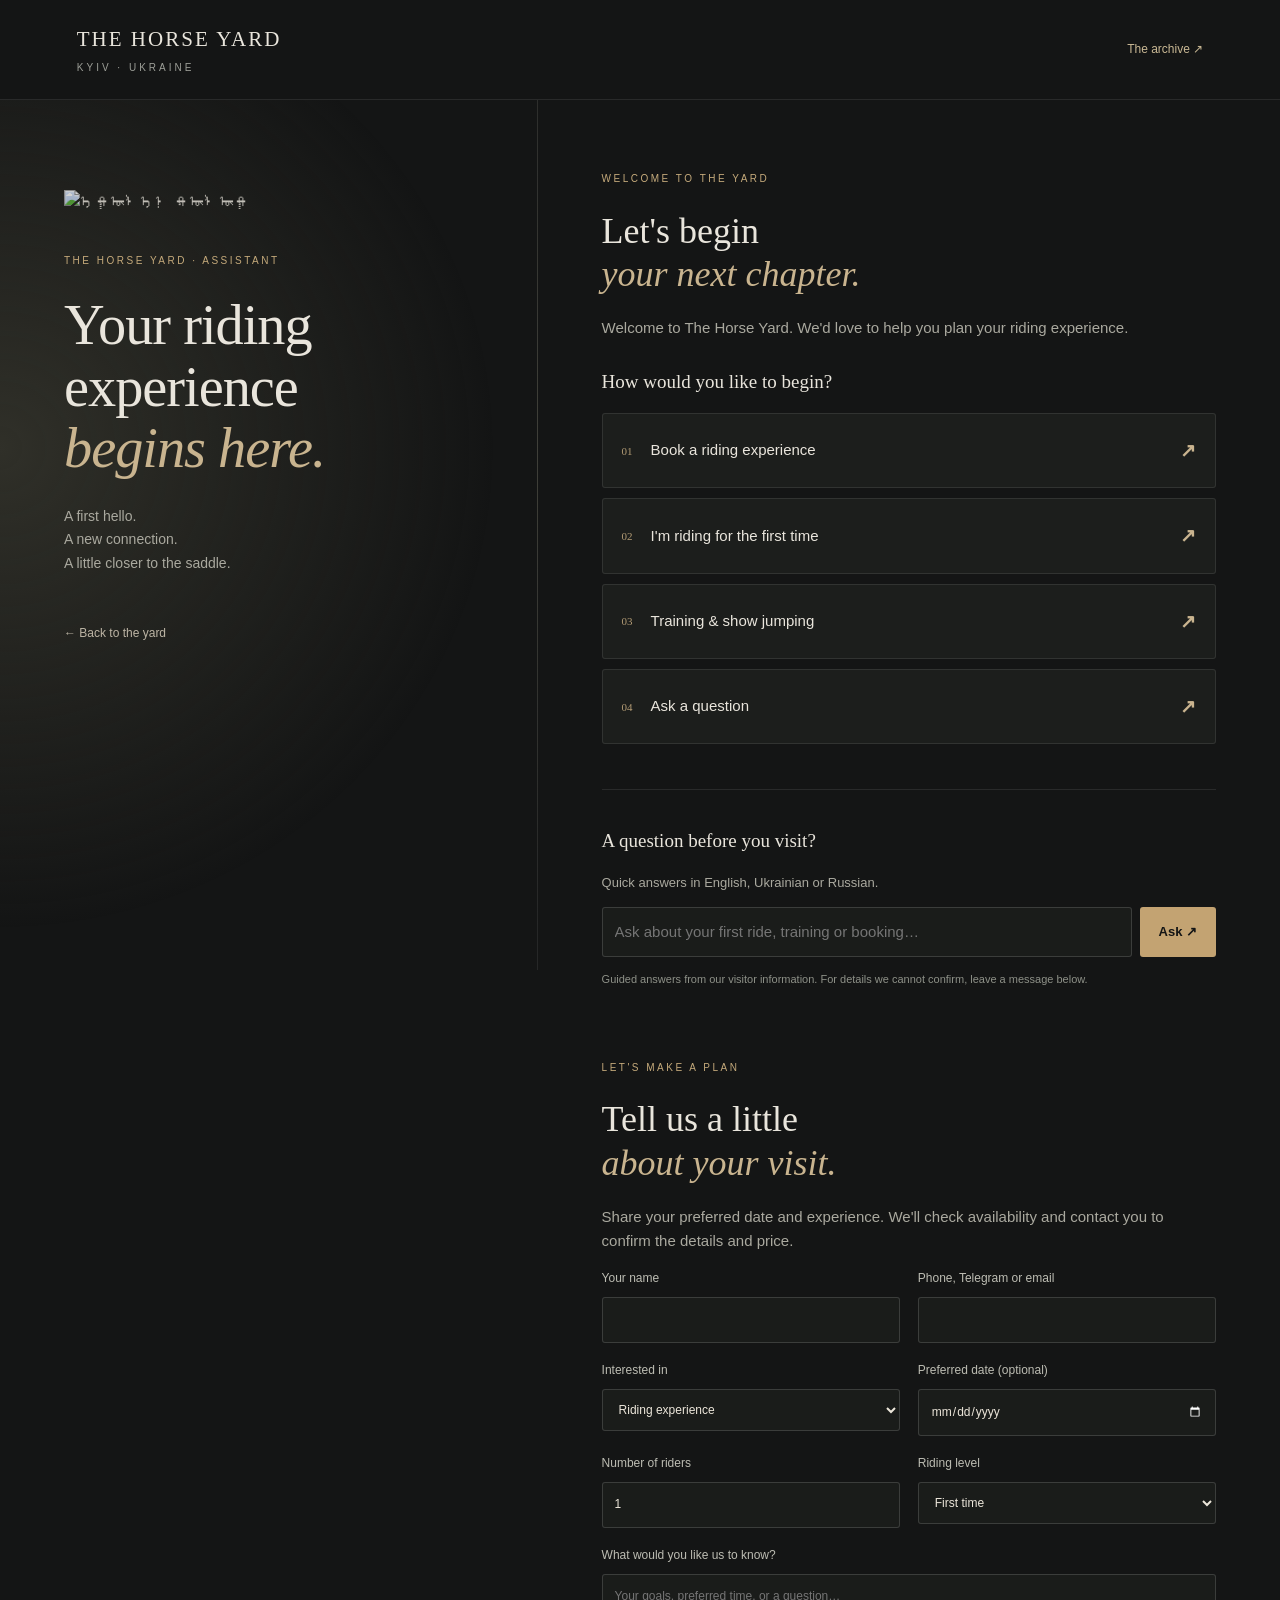
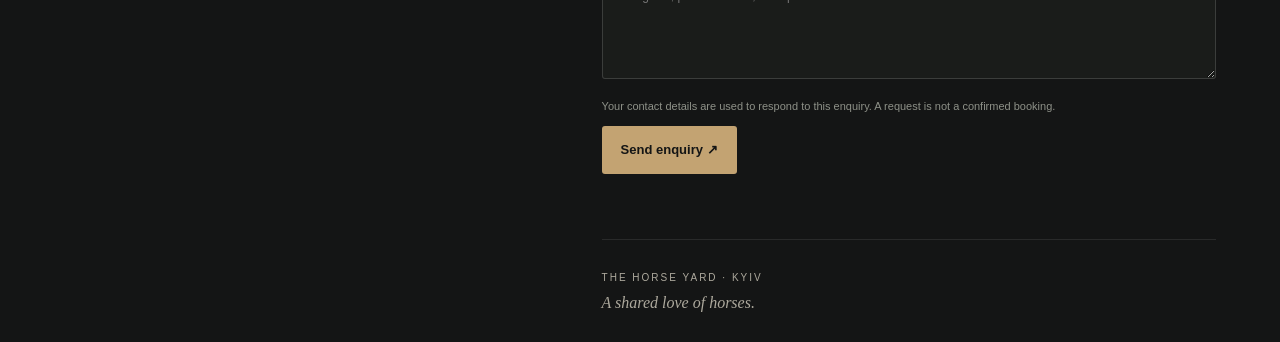
==== assistant.html @ 241e2368 "Add full riding assistant and account-backed archive actions" ====
<!doctype html><html lang="en"><head><meta charset="utf-8"><meta name="viewport" content="width=device-width,initial-scale=1"><meta name="theme-color" content="#141515"><title>The Horse Yard · Assistant</title><meta name="description" content="Plan your first ride, explore training and ask The Horse Yard a question."><link rel="stylesheet" href="assistant.css"></head><body><header><a class="brand" href="index.html">THE HORSE YARD<small>KYIV · UKRAINE</small></a><a href="index.html#gallery">The archive ↗</a></header><main><aside class="intro"><img class="brand-mark" src="assets/branding/mongolian-logo.svg" alt="ᠡᠭᠦᠯᠡᠨ ᠬᠦᠯᠦᠭ"><p class="eyebrow">THE HORSE YARD · ASSISTANT</p><h1>Your riding<br>experience<br><em>begins here.</em></h1><p>A first hello.<br>A new connection.<br>A little closer to the saddle.</p><a href="index.html">← Back to the yard</a></aside><section class="conversation" aria-label="Riding assistant"><div class="welcome"><span class="eyebrow">WELCOME TO THE YARD</span><h2>Let's begin<br><em>your next chapter.</em></h2><p>Welcome to The Horse Yard. We'd love to help you plan your riding experience.</p></div><h3>How would you like to begin?</h3><div class="choices"><button data-topic="book"><span>01</span>Book a riding experience<b>↗</b></button><button data-topic="first"><span>02</span>I'm riding for the first time<b>↗</b></button><button data-topic="training"><span>03</span>Training &amp; show jumping<b>↗</b></button><button data-topic="question"><span>04</span>Ask a question<b>↗</b></button></div><section id="topic-panel" hidden aria-labelledby="topic-title"><div class="topic-top"><h3 id="topic-title" tabindex="-1"></h3><button id="start-over" aria-label="Close this topic">×</button></div><p id="topic-copy"></p><div id="topic-faq"></div><a class="gold-button" href="#enquiry">Plan a visit / Leave a message ↓</a></section><section class="ask"><h3>A question before you visit?</h3><p>Quick answers in English, Ukrainian or Russian.</p><div id="conversation-log" role="log" aria-live="polite"></div><form id="question-form"><label class="sr-only" for="question">Your question</label><input id="question" required maxlength="400" placeholder="Ask about your first ride, training or booking…"><button class="gold-button" type="submit">Ask ↗</button></form><small>Guided answers from our visitor information. For details we cannot confirm, leave a message below.</small></section><section id="enquiry"><span class="eyebrow">LET'S MAKE A PLAN</span><h2>Tell us a little<br><em>about your visit.</em></h2><p>Share your preferred date and experience. We'll check availability and contact you to confirm the details and price.</p><form id="enquiry-form"><div class="form-grid"><label>Your name<input name="name" autocomplete="name" maxlength="100"></label><label>Phone, Telegram or email<input name="contact" autocomplete="email" required minlength="3" maxlength="160"></label><label>Interested in<select name="experience"><option>Riding experience</option><option>First-time riding</option><option>Training & show jumping</option><option>General question</option></select></label><label>Preferred date (optional)<input name="date" type="date"></label><label>Number of riders<input name="riders" type="number" min="1" max="20" value="1" required></label><label>Riding level<select name="level"><option>First time</option><option>Beginner</option><option>Intermediate</option><option>Experienced</option></select></label></div><label>What would you like us to know?<textarea name="message" maxlength="1400" rows="4" placeholder="Your goals, preferred time, or a question…"></textarea></label><div class="trap" aria-hidden="true"><input name="website" tabindex="-1" autocomplete="off"></div><p class="privacy">Your contact details are used to respond to this enquiry. A request is not a confirmed booking.</p><button type="submit" class="gold-button">Send enquiry ↗</button><p id="enquiry-status" role="status" aria-live="polite"></p></form></section><footer>THE HORSE YARD · KYIV<br><span>A shared love of horses.</span></footer></section></main><script src="assistant.js"></script></body></html>
---- assistant.css ----
*{box-sizing:border-box}html{scroll-behavior:smooth;color-scheme:dark}body{margin:0;background:#141515;color:#e9e5dc;font:15px/1.65 Arial,sans-serif}a{color:inherit;text-decoration:none}button,input,select,textarea{font:inherit}button,a,input,select,textarea{touch-action:manipulation}button{cursor:pointer}button:focus-visible,a:focus-visible,input:focus-visible,textarea:focus-visible,select:focus-visible{outline:2px solid #c9ab7a;outline-offset:5px}header{height:100px;display:flex;align-items:center;justify-content:space-between;padding:0 6vw;border-bottom:1px solid #ffffff17}.brand{font:21px Georgia,serif;letter-spacing:2px}.brand small{display:block;font:10px Arial;letter-spacing:3px;margin-top:10px;color:#9d9f98}header>a:last-child{font-size:12px;color:#c9b894}main{max-width:1500px;margin:auto;display:grid;grid-template-columns:42% 58%}.intro{padding:90px 5vw;position:sticky;top:0;height:calc(100vh - 30px);min-height:600px;background:radial-gradient(ellipse at 0 40%,#303029 0,transparent 65%);border-right:1px solid #ffffff14}.brand-mark{width:43px;height:94px;object-fit:contain;opacity:.8;margin-bottom:28px}.eyebrow{font-size:10px;letter-spacing:2.5px;color:#c5aa7b}h1{font:clamp(42px,4.4vw,70px)/1.09 Georgia,serif;font-weight:normal;letter-spacing:-1px;margin:26px 0}em{font-weight:normal;color:#c9b48f}.intro>p:not(.eyebrow){color:#aaa99f;font-size:14px}.intro>a{display:inline-block;margin-top:35px;font-size:12px;color:#bdb5a5}.conversation{padding:65px 5vw 0;min-width:0}.welcome h2,#enquiry h2{font:36px/1.2 Georgia,serif;margin:20px 0}.welcome p,#enquiry>p,.ask>p{color:#aaa99f}h3{font:19px Georgia,serif;font-weight:normal;margin:30px 0 20px}.choices{display:grid;gap:10px}.choices button{display:flex;align-items:center;gap:18px;padding:21px 19px;text-align:left;background:#1c1e1c;border:1px solid #ffffff18;color:#e9e5dc;border-radius:3px;transition:background .2s,border-color .2s}.choices button:hover,.choices button[aria-pressed=true]{background:#2b2c25;border-color:#bfa57a}.choices button span{font:11px Georgia;color:#b39c75}.choices button b{margin-left:auto;font-size:19px;color:#c9b48f}#topic-panel{margin-top:25px;padding:24px;background:#20221f;border:1px solid #beaa7d55;border-radius:3px}.topic-top{display:flex;justify-content:space-between;align-items:center;gap:12px}.topic-top h3{margin:0}.topic-top button{background:none;border:none;color:#bbb;font-size:26px}#topic-copy{color:#c3c2b8}details{border-bottom:1px solid #ffffff16;padding:14px 0}summary{cursor:pointer;color:#dfd7c6}details p{color:#aaa99f;font-size:14px}.gold-button{display:inline-block;background:#c3a372;color:#141515;border:0;border-radius:3px;padding:13px 19px;font-size:13px;font-weight:600}#topic-panel>.gold-button{margin-top:20px}.ask{margin-top:45px;padding-top:10px;border-top:1px solid #ffffff17}.ask>p{font-size:13px}.ask small,.privacy{display:block;color:#8e9188;font-size:11px;margin-top:13px}#question-form{display:flex;gap:8px}input,textarea,select{width:100%;min-width:0;background:#1a1c1a;border:1px solid #ffffff25;border-radius:3px;color:#ece6da;padding:12px}#question-form button{flex-shrink:0}.bubble{white-space:pre-wrap;padding:16px 18px;border-radius:5px;background:#252821;margin:13px 0;font-size:14px}.bubble.visitor{background:#1d1e1c;border-left:2px solid #c3a372;color:#b6b5aa}.bubble strong{display:block;font-size:10px;letter-spacing:1px;color:#c3a372;margin-bottom:8px}#enquiry{padding-top:65px;scroll-margin-top:25px}label{display:block;font-size:12px;color:#bdbdb3}label input,label select,label textarea{display:block;margin:8px 0 18px}.form-grid{display:grid;grid-template-columns:1fr 1fr;gap:0 18px}#enquiry-status{white-space:pre-wrap;color:#d9c08f}footer{margin-top:65px;border-top:1px solid #ffffff17;padding:30px 0;font-size:10px;letter-spacing:2px;color:#ada99d}footer span{font:italic 16px Georgia;letter-spacing:0;display:block;margin-top:8px}.sr-only,.trap{position:absolute;width:1px;height:1px;overflow:hidden;clip-path:inset(50%)}[hidden]{display:none!important}@media(max-width:760px){header{height:78px;padding:0 22px}.brand{font-size:16px}header>a:last-child{font-size:11px}main{display:block}.intro{position:relative;height:auto;min-height:0;padding:45px 25px 35px;border-right:0;border-bottom:1px solid #ffffff17}.brand-mark{position:absolute;right:30px;top:45px;width:35px;height:80px}.intro h1{font-size:47px;margin:20px 0}.intro>p:not(.eyebrow){display:none}.intro>a{margin-top:5px}.intro .eyebrow{max-width:75%;font-size:9px}.conversation{padding:35px 23px 0}.welcome h2{font-size:32px}.choices button{padding:20px 15px;font-size:14px}.form-grid{grid-template-columns:1fr}#question-form{flex-wrap:wrap}#question-form input{flex:1 1 100%}#question-form button{margin-left:auto}#enquiry{padding-top:40px}}@media(prefers-reduced-motion:reduce){html{scroll-behavior:auto}*{transition:none!important}}
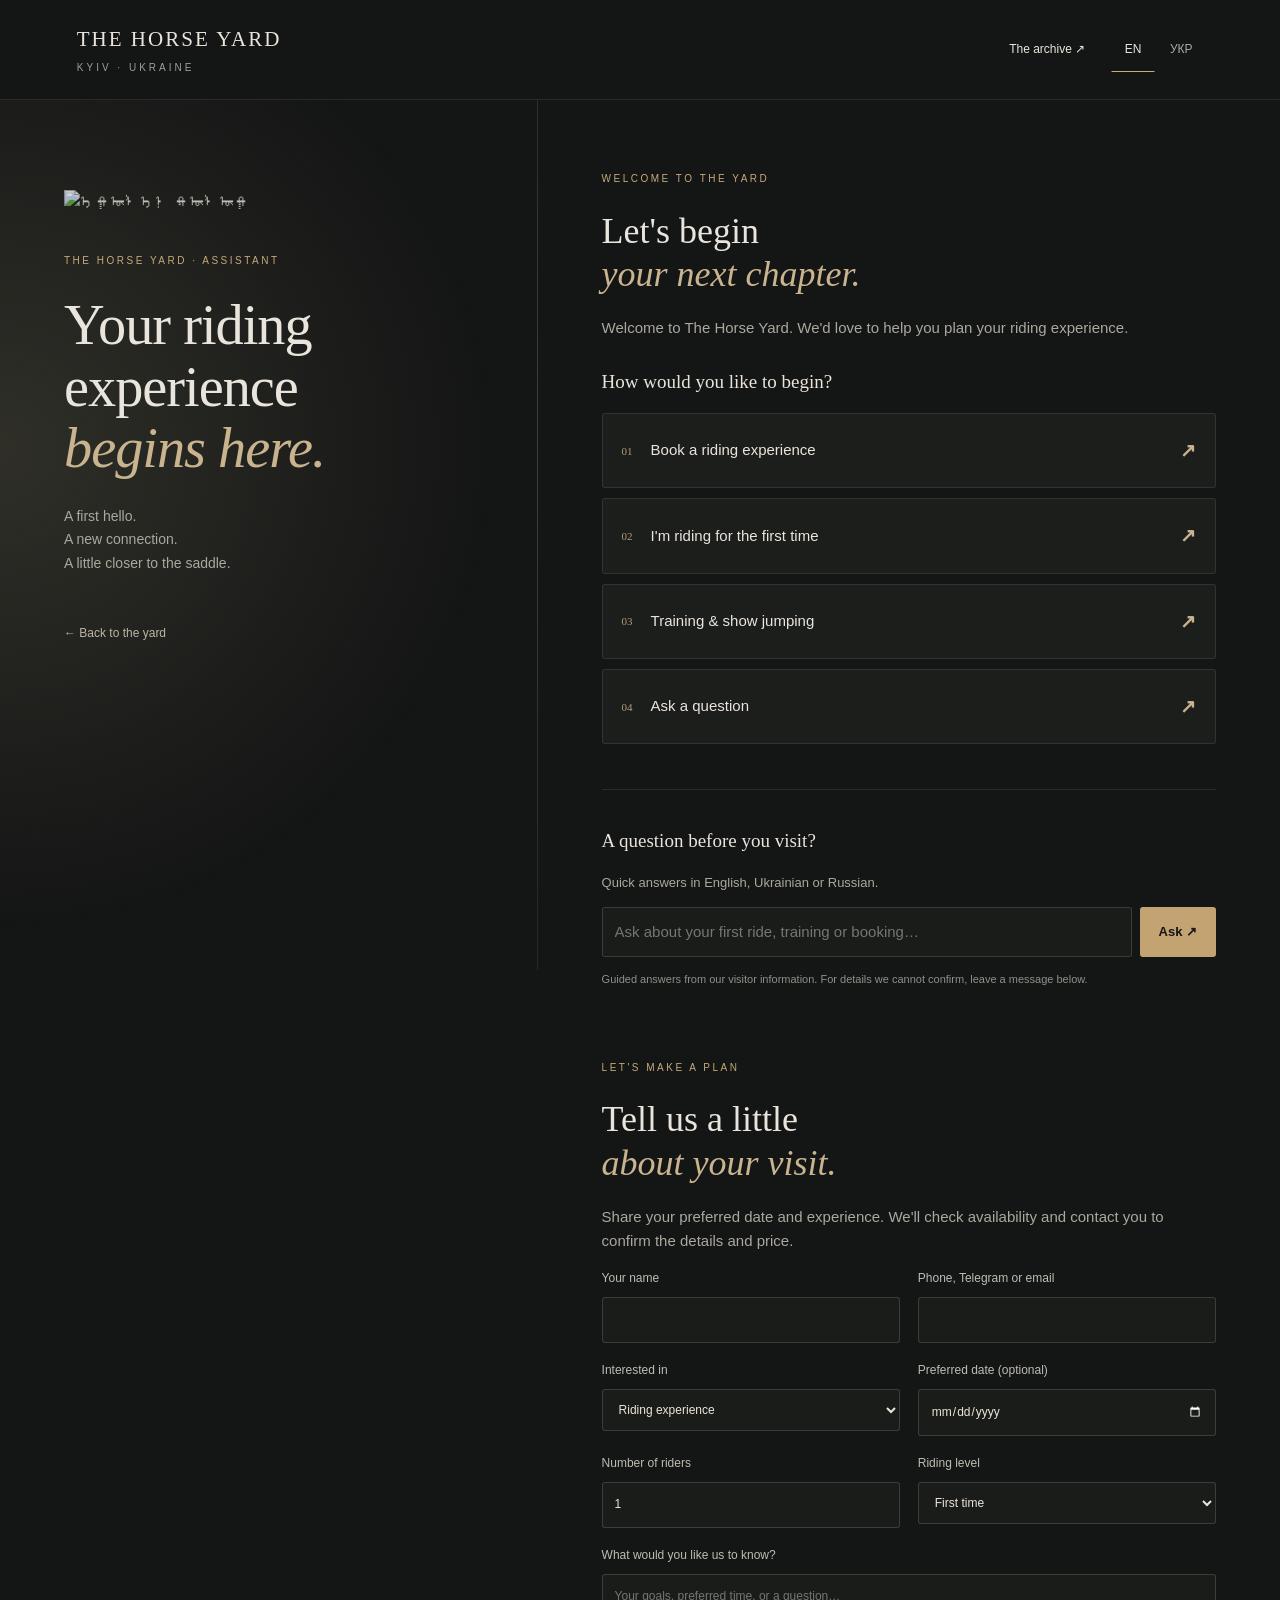
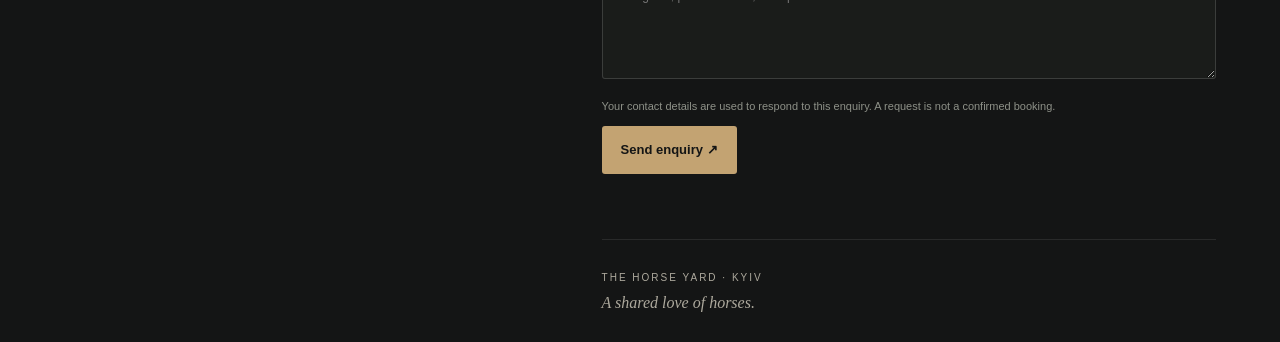
==== commit 094a159f: "Arrange Archive and Community with shared bilingual Assistant" ====
--- a/assistant.html
+++ b/assistant.html
@@ -1 +1 @@
-<!doctype html><html lang="en"><head><meta charset="utf-8"><meta name="viewport" content="width=device-width,initial-scale=1"><meta name="theme-color" content="#141515"><title>The Horse Yard · Assistant</title><meta name="description" content="Plan your first ride, explore training and ask The Horse Yard a question."><link rel="stylesheet" href="assistant.css"></head><body><header><a class="brand" href="index.html">THE HORSE YARD<small>KYIV · UKRAINE</small></a><a href="index.html#gallery">The archive ↗</a></header><main><aside class="intro"><img class="brand-mark" src="assets/branding/mongolian-logo.svg" alt="ᠡᠭᠦᠯᠡᠨ ᠬᠦᠯᠦᠭ"><p class="eyebrow">THE HORSE YARD · ASSISTANT</p><h1>Your riding<br>experience<br><em>begins here.</em></h1><p>A first hello.<br>A new connection.<br>A little closer to the saddle.</p><a href="index.html">← Back to the yard</a></aside><section class="conversation" aria-label="Riding assistant"><div class="welcome"><span class="eyebrow">WELCOME TO THE YARD</span><h2>Let's begin<br><em>your next chapter.</em></h2><p>Welcome to The Horse Yard. We'd love to help you plan your riding experience.</p></div><h3>How would you like to begin?</h3><div class="choices"><button data-topic="book"><span>01</span>Book a riding experience<b>↗</b></button><button data-topic="first"><span>02</span>I'm riding for the first time<b>↗</b></button><button data-topic="training"><span>03</span>Training &amp; show jumping<b>↗</b></button><button data-topic="question"><span>04</span>Ask a question<b>↗</b></button></div><section id="topic-panel" hidden aria-labelledby="topic-title"><div class="topic-top"><h3 id="topic-title" tabindex="-1"></h3><button id="start-over" aria-label="Close this topic">×</button></div><p id="topic-copy"></p><div id="topic-faq"></div><a class="gold-button" href="#enquiry">Plan a visit / Leave a message ↓</a></section><section class="ask"><h3>A question before you visit?</h3><p>Quick answers in English, Ukrainian or Russian.</p><div id="conversation-log" role="log" aria-live="polite"></div><form id="question-form"><label class="sr-only" for="question">Your question</label><input id="question" required maxlength="400" placeholder="Ask about your first ride, training or booking…"><button class="gold-button" type="submit">Ask ↗</button></form><small>Guided answers from our visitor information. For details we cannot confirm, leave a message below.</small></section><section id="enquiry"><span class="eyebrow">LET'S MAKE A PLAN</span><h2>Tell us a little<br><em>about your visit.</em></h2><p>Share your preferred date and experience. We'll check availability and contact you to confirm the details and price.</p><form id="enquiry-form"><div class="form-grid"><label>Your name<input name="name" autocomplete="name" maxlength="100"></label><label>Phone, Telegram or email<input name="contact" autocomplete="email" required minlength="3" maxlength="160"></label><label>Interested in<select name="experience"><option>Riding experience</option><option>First-time riding</option><option>Training & show jumping</option><option>General question</option></select></label><label>Preferred date (optional)<input name="date" type="date"></label><label>Number of riders<input name="riders" type="number" min="1" max="20" value="1" required></label><label>Riding level<select name="level"><option>First time</option><option>Beginner</option><option>Intermediate</option><option>Experienced</option></select></label></div><label>What would you like us to know?<textarea name="message" maxlength="1400" rows="4" placeholder="Your goals, preferred time, or a question…"></textarea></label><div class="trap" aria-hidden="true"><input name="website" tabindex="-1" autocomplete="off"></div><p class="privacy">Your contact details are used to respond to this enquiry. A request is not a confirmed booking.</p><button type="submit" class="gold-button">Send enquiry ↗</button><p id="enquiry-status" role="status" aria-live="polite"></p></form></section><footer>THE HORSE YARD · KYIV<br><span>A shared love of horses.</span></footer></section></main><script src="assistant.js"></script></body></html>+<!doctype html><html lang="en"><head><meta charset="utf-8"><meta name="viewport" content="width=device-width,initial-scale=1"><meta name="theme-color" content="#141515"><title>The Horse Yard · Assistant</title><meta name="description" content="Plan your first ride, explore training and ask The Horse Yard a question."><link rel="stylesheet" href="assistant.css?v=20261019"></head><body><header><a class="brand" href="index.html">THE HORSE YARD<small>KYIV · UKRAINE</small></a><div class="assistant-header-links"><a href="index.html#gallery">The archive ↗</a><div class="assistant-languages" role="group" aria-label="Language / Мова"><button type="button" data-language="en" lang="en" aria-pressed="true">EN</button><button type="button" data-language="uk" lang="uk" aria-pressed="false">УКР</button></div></div></header><main><aside class="intro"><img class="brand-mark" src="assets/branding/mongolian-logo.svg" alt="ᠡᠭᠦᠯᠡᠨ ᠬᠦᠯᠦᠭ"><p class="eyebrow">THE HORSE YARD · ASSISTANT</p><h1>Your riding<br>experience<br><em>begins here.</em></h1><p>A first hello.<br>A new connection.<br>A little closer to the saddle.</p><a href="index.html">← Back to the yard</a></aside><section class="conversation" aria-label="Riding assistant"><div class="welcome"><span class="eyebrow">WELCOME TO THE YARD</span><h2>Let's begin<br><em>your next chapter.</em></h2><p>Welcome to The Horse Yard. We'd love to help you plan your riding experience.</p></div><h3>How would you like to begin?</h3><div class="choices"><button data-topic="book"><span>01</span>Book a riding experience<b>↗</b></button><button data-topic="first"><span>02</span>I'm riding for the first time<b>↗</b></button><button data-topic="training"><span>03</span>Training &amp; show jumping<b>↗</b></button><button data-topic="question"><span>04</span>Ask a question<b>↗</b></button></div><section id="topic-panel" hidden aria-labelledby="topic-title"><div class="topic-top"><h3 id="topic-title" tabindex="-1"></h3><button id="start-over" aria-label="Close this topic">×</button></div><p id="topic-copy"></p><div id="topic-faq"></div><a class="gold-button" href="#enquiry">Plan a visit / Leave a message ↓</a></section><section class="ask"><h3>A question before you visit?</h3><p>Quick answers in English, Ukrainian or Russian.</p><div id="conversation-log" role="log" aria-live="polite"></div><form id="question-form"><label class="sr-only" for="question">Your question</label><input id="question" required maxlength="400" placeholder="Ask about your first ride, training or booking…"><button class="gold-button" type="submit">Ask ↗</button></form><small>Guided answers from our visitor information. For details we cannot confirm, leave a message below.</small></section><section id="enquiry"><span class="eyebrow">LET'S MAKE A PLAN</span><h2>Tell us a little<br><em>about your visit.</em></h2><p>Share your preferred date and experience. We'll check availability and contact you to confirm the details and price.</p><form id="enquiry-form"><div class="form-grid"><label>Your name<input name="name" autocomplete="name" maxlength="100"></label><label>Phone, Telegram or email<input name="contact" autocomplete="email" required minlength="3" maxlength="160"></label><label>Interested in<select name="experience"><option>Riding experience</option><option>First-time riding</option><option>Training & show jumping</option><option>General question</option></select></label><label>Preferred date (optional)<input name="date" type="date"></label><label>Number of riders<input name="riders" type="number" min="1" max="20" value="1" required></label><label>Riding level<select name="level"><option>First time</option><option>Beginner</option><option>Intermediate</option><option>Experienced</option></select></label></div><label>What would you like us to know?<textarea name="message" maxlength="1400" rows="4" placeholder="Your goals, preferred time, or a question…"></textarea></label><div class="trap" aria-hidden="true"><input name="website" tabindex="-1" autocomplete="off"></div><p class="privacy">Your contact details are used to respond to this enquiry. A request is not a confirmed booking.</p><button type="submit" class="gold-button">Send enquiry ↗</button><p id="enquiry-status" role="status" aria-live="polite"></p></form></section><footer>THE HORSE YARD · KYIV<br><span>A shared love of horses.</span></footer></section></main><script src="assistant-language.js?v=20261019"></script><script src="assistant.js?v=20261019"></script></body></html>
--- a/assistant.css
+++ b/assistant.css
@@ -1 +1,3 @@
-*{box-sizing:border-box}html{scroll-behavior:smooth;color-scheme:dark}body{margin:0;background:#141515;color:#e9e5dc;font:15px/1.65 Arial,sans-serif}a{color:inherit;text-decoration:none}button,input,select,textarea{font:inherit}button,a,input,select,textarea{touch-action:manipulation}button{cursor:pointer}button:focus-visible,a:focus-visible,input:focus-visible,textarea:focus-visible,select:focus-visible{outline:2px solid #c9ab7a;outline-offset:5px}header{height:100px;display:flex;align-items:center;justify-content:space-between;padding:0 6vw;border-bottom:1px solid #ffffff17}.brand{font:21px Georgia,serif;letter-spacing:2px}.brand small{display:block;font:10px Arial;letter-spacing:3px;margin-top:10px;color:#9d9f98}header>a:last-child{font-size:12px;color:#c9b894}main{max-width:1500px;margin:auto;display:grid;grid-template-columns:42% 58%}.intro{padding:90px 5vw;position:sticky;top:0;height:calc(100vh - 30px);min-height:600px;background:radial-gradient(ellipse at 0 40%,#303029 0,transparent 65%);border-right:1px solid #ffffff14}.brand-mark{width:43px;height:94px;object-fit:contain;opacity:.8;margin-bottom:28px}.eyebrow{font-size:10px;letter-spacing:2.5px;color:#c5aa7b}h1{font:clamp(42px,4.4vw,70px)/1.09 Georgia,serif;font-weight:normal;letter-spacing:-1px;margin:26px 0}em{font-weight:normal;color:#c9b48f}.intro>p:not(.eyebrow){color:#aaa99f;font-size:14px}.intro>a{display:inline-block;margin-top:35px;font-size:12px;color:#bdb5a5}.conversation{padding:65px 5vw 0;min-width:0}.welcome h2,#enquiry h2{font:36px/1.2 Georgia,serif;margin:20px 0}.welcome p,#enquiry>p,.ask>p{color:#aaa99f}h3{font:19px Georgia,serif;font-weight:normal;margin:30px 0 20px}.choices{display:grid;gap:10px}.choices button{display:flex;align-items:center;gap:18px;padding:21px 19px;text-align:left;background:#1c1e1c;border:1px solid #ffffff18;color:#e9e5dc;border-radius:3px;transition:background .2s,border-color .2s}.choices button:hover,.choices button[aria-pressed=true]{background:#2b2c25;border-color:#bfa57a}.choices button span{font:11px Georgia;color:#b39c75}.choices button b{margin-left:auto;font-size:19px;color:#c9b48f}#topic-panel{margin-top:25px;padding:24px;background:#20221f;border:1px solid #beaa7d55;border-radius:3px}.topic-top{display:flex;justify-content:space-between;align-items:center;gap:12px}.topic-top h3{margin:0}.topic-top button{background:none;border:none;color:#bbb;font-size:26px}#topic-copy{color:#c3c2b8}details{border-bottom:1px solid #ffffff16;padding:14px 0}summary{cursor:pointer;color:#dfd7c6}details p{color:#aaa99f;font-size:14px}.gold-button{display:inline-block;background:#c3a372;color:#141515;border:0;border-radius:3px;padding:13px 19px;font-size:13px;font-weight:600}#topic-panel>.gold-button{margin-top:20px}.ask{margin-top:45px;padding-top:10px;border-top:1px solid #ffffff17}.ask>p{font-size:13px}.ask small,.privacy{display:block;color:#8e9188;font-size:11px;margin-top:13px}#question-form{display:flex;gap:8px}input,textarea,select{width:100%;min-width:0;background:#1a1c1a;border:1px solid #ffffff25;border-radius:3px;color:#ece6da;padding:12px}#question-form button{flex-shrink:0}.bubble{white-space:pre-wrap;padding:16px 18px;border-radius:5px;background:#252821;margin:13px 0;font-size:14px}.bubble.visitor{background:#1d1e1c;border-left:2px solid #c3a372;color:#b6b5aa}.bubble strong{display:block;font-size:10px;letter-spacing:1px;color:#c3a372;margin-bottom:8px}#enquiry{padding-top:65px;scroll-margin-top:25px}label{display:block;font-size:12px;color:#bdbdb3}label input,label select,label textarea{display:block;margin:8px 0 18px}.form-grid{display:grid;grid-template-columns:1fr 1fr;gap:0 18px}#enquiry-status{white-space:pre-wrap;color:#d9c08f}footer{margin-top:65px;border-top:1px solid #ffffff17;padding:30px 0;font-size:10px;letter-spacing:2px;color:#ada99d}footer span{font:italic 16px Georgia;letter-spacing:0;display:block;margin-top:8px}.sr-only,.trap{position:absolute;width:1px;height:1px;overflow:hidden;clip-path:inset(50%)}[hidden]{display:none!important}@media(max-width:760px){header{height:78px;padding:0 22px}.brand{font-size:16px}header>a:last-child{font-size:11px}main{display:block}.intro{position:relative;height:auto;min-height:0;padding:45px 25px 35px;border-right:0;border-bottom:1px solid #ffffff17}.brand-mark{position:absolute;right:30px;top:45px;width:35px;height:80px}.intro h1{font-size:47px;margin:20px 0}.intro>p:not(.eyebrow){display:none}.intro>a{margin-top:5px}.intro .eyebrow{max-width:75%;font-size:9px}.conversation{padding:35px 23px 0}.welcome h2{font-size:32px}.choices button{padding:20px 15px;font-size:14px}.form-grid{grid-template-columns:1fr}#question-form{flex-wrap:wrap}#question-form input{flex:1 1 100%}#question-form button{margin-left:auto}#enquiry{padding-top:40px}}@media(prefers-reduced-motion:reduce){html{scroll-behavior:auto}*{transition:none!important}}+*{box-sizing:border-box}html{scroll-behavior:smooth;color-scheme:dark}body{margin:0;background:#141515;color:#e9e5dc;font:15px/1.65 Arial,sans-serif}a{color:inherit;text-decoration:none}button,input,select,textarea{font:inherit}button,a,input,select,textarea{touch-action:manipulation}button{cursor:pointer}button:focus-visible,a:focus-visible,input:focus-visible,textarea:focus-visible,select:focus-visible{outline:2px solid #c9ab7a;outline-offset:5px}header{height:100px;display:flex;align-items:center;justify-content:space-between;padding:0 6vw;border-bottom:1px solid #ffffff17}.brand{font:21px Georgia,serif;letter-spacing:2px}.brand small{display:block;font:10px Arial;letter-spacing:3px;margin-top:10px;color:#9d9f98}header>a:last-child{font-size:12px;color:#c9b894}main{max-width:1500px;margin:auto;display:grid;grid-template-columns:42% 58%}.intro{padding:90px 5vw;position:sticky;top:0;height:calc(100vh - 30px);min-height:600px;background:radial-gradient(ellipse at 0 40%,#303029 0,transparent 65%);border-right:1px solid #ffffff14}.brand-mark{width:43px;height:94px;object-fit:contain;opacity:.8;margin-bottom:28px}.eyebrow{font-size:10px;letter-spacing:2.5px;color:#c5aa7b}h1{font:clamp(42px,4.4vw,70px)/1.09 Georgia,serif;font-weight:normal;letter-spacing:-1px;margin:26px 0}em{font-weight:normal;color:#c9b48f}.intro>p:not(.eyebrow){color:#aaa99f;font-size:14px}.intro>a{display:inline-block;margin-top:35px;font-size:12px;color:#bdb5a5}.conversation{padding:65px 5vw 0;min-width:0}.welcome h2,#enquiry h2{font:36px/1.2 Georgia,serif;margin:20px 0}.welcome p,#enquiry>p,.ask>p{color:#aaa99f}h3{font:19px Georgia,serif;font-weight:normal;margin:30px 0 20px}.choices{display:grid;gap:10px}.choices button{display:flex;align-items:center;gap:18px;padding:21px 19px;text-align:left;background:#1c1e1c;border:1px solid #ffffff18;color:#e9e5dc;border-radius:3px;transition:background .2s,border-color .2s}.choices button:hover,.choices button[aria-pressed=true]{background:#2b2c25;border-color:#bfa57a}.choices button span{font:11px Georgia;color:#b39c75}.choices button b{margin-left:auto;font-size:19px;color:#c9b48f}#topic-panel{margin-top:25px;padding:24px;background:#20221f;border:1px solid #beaa7d55;border-radius:3px}.topic-top{display:flex;justify-content:space-between;align-items:center;gap:12px}.topic-top h3{margin:0}.topic-top button{background:none;border:none;color:#bbb;font-size:26px}#topic-copy{color:#c3c2b8}details{border-bottom:1px solid #ffffff16;padding:14px 0}summary{cursor:pointer;color:#dfd7c6}details p{color:#aaa99f;font-size:14px}.gold-button{display:inline-block;background:#c3a372;color:#141515;border:0;border-radius:3px;padding:13px 19px;font-size:13px;font-weight:600}#topic-panel>.gold-button{margin-top:20px}.ask{margin-top:45px;padding-top:10px;border-top:1px solid #ffffff17}.ask>p{font-size:13px}.ask small,.privacy{display:block;color:#8e9188;font-size:11px;margin-top:13px}#question-form{display:flex;gap:8px}input,textarea,select{width:100%;min-width:0;background:#1a1c1a;border:1px solid #ffffff25;border-radius:3px;color:#ece6da;padding:12px}#question-form button{flex-shrink:0}.bubble{white-space:pre-wrap;padding:16px 18px;border-radius:5px;background:#252821;margin:13px 0;font-size:14px}.bubble.visitor{background:#1d1e1c;border-left:2px solid #c3a372;color:#b6b5aa}.bubble strong{display:block;font-size:10px;letter-spacing:1px;color:#c3a372;margin-bottom:8px}#enquiry{padding-top:65px;scroll-margin-top:25px}label{display:block;font-size:12px;color:#bdbdb3}label input,label select,label textarea{display:block;margin:8px 0 18px}.form-grid{display:grid;grid-template-columns:1fr 1fr;gap:0 18px}#enquiry-status{white-space:pre-wrap;color:#d9c08f}footer{margin-top:65px;border-top:1px solid #ffffff17;padding:30px 0;font-size:10px;letter-spacing:2px;color:#ada99d}footer span{font:italic 16px Georgia;letter-spacing:0;display:block;margin-top:8px}.sr-only,.trap{position:absolute;width:1px;height:1px;overflow:hidden;clip-path:inset(50%)}[hidden]{display:none!important}@media(max-width:760px){header{height:78px;padding:0 22px}.brand{font-size:16px}header>a:last-child{font-size:11px}main{display:block}.intro{position:relative;height:auto;min-height:0;padding:45px 25px 35px;border-right:0;border-bottom:1px solid #ffffff17}.brand-mark{position:absolute;right:30px;top:45px;width:35px;height:80px}.intro h1{font-size:47px;margin:20px 0}.intro>p:not(.eyebrow){display:none}.intro>a{margin-top:5px}.intro .eyebrow{max-width:75%;font-size:9px}.conversation{padding:35px 23px 0}.welcome h2{font-size:32px}.choices button{padding:20px 15px;font-size:14px}.form-grid{grid-template-columns:1fr}#question-form{flex-wrap:wrap}#question-form input{flex:1 1 100%}#question-form button{margin-left:auto}#enquiry{padding-top:40px}}@media(prefers-reduced-motion:reduce){html{scroll-behavior:auto}*{transition:none!important}}
+
+.assistant-header-links{display:flex;align-items:center;gap:26px;font-size:12px}.assistant-languages{display:flex;gap:4px}.assistant-languages button{background:transparent;border:1px solid transparent;color:#a9a89e;min-height:44px;min-width:44px;padding:8px}.assistant-languages button[aria-pressed=true]{border-bottom-color:#c9ab7a;color:#e9e5dc}@media(max-width:500px){header{padding:0 16px}.assistant-header-links{gap:6px}.assistant-header-links>a{display:none}.intro h1{font-size:clamp(35px,10vw,47px)}.choices button{overflow-wrap:anywhere}.choices button span{flex-shrink:0}}
